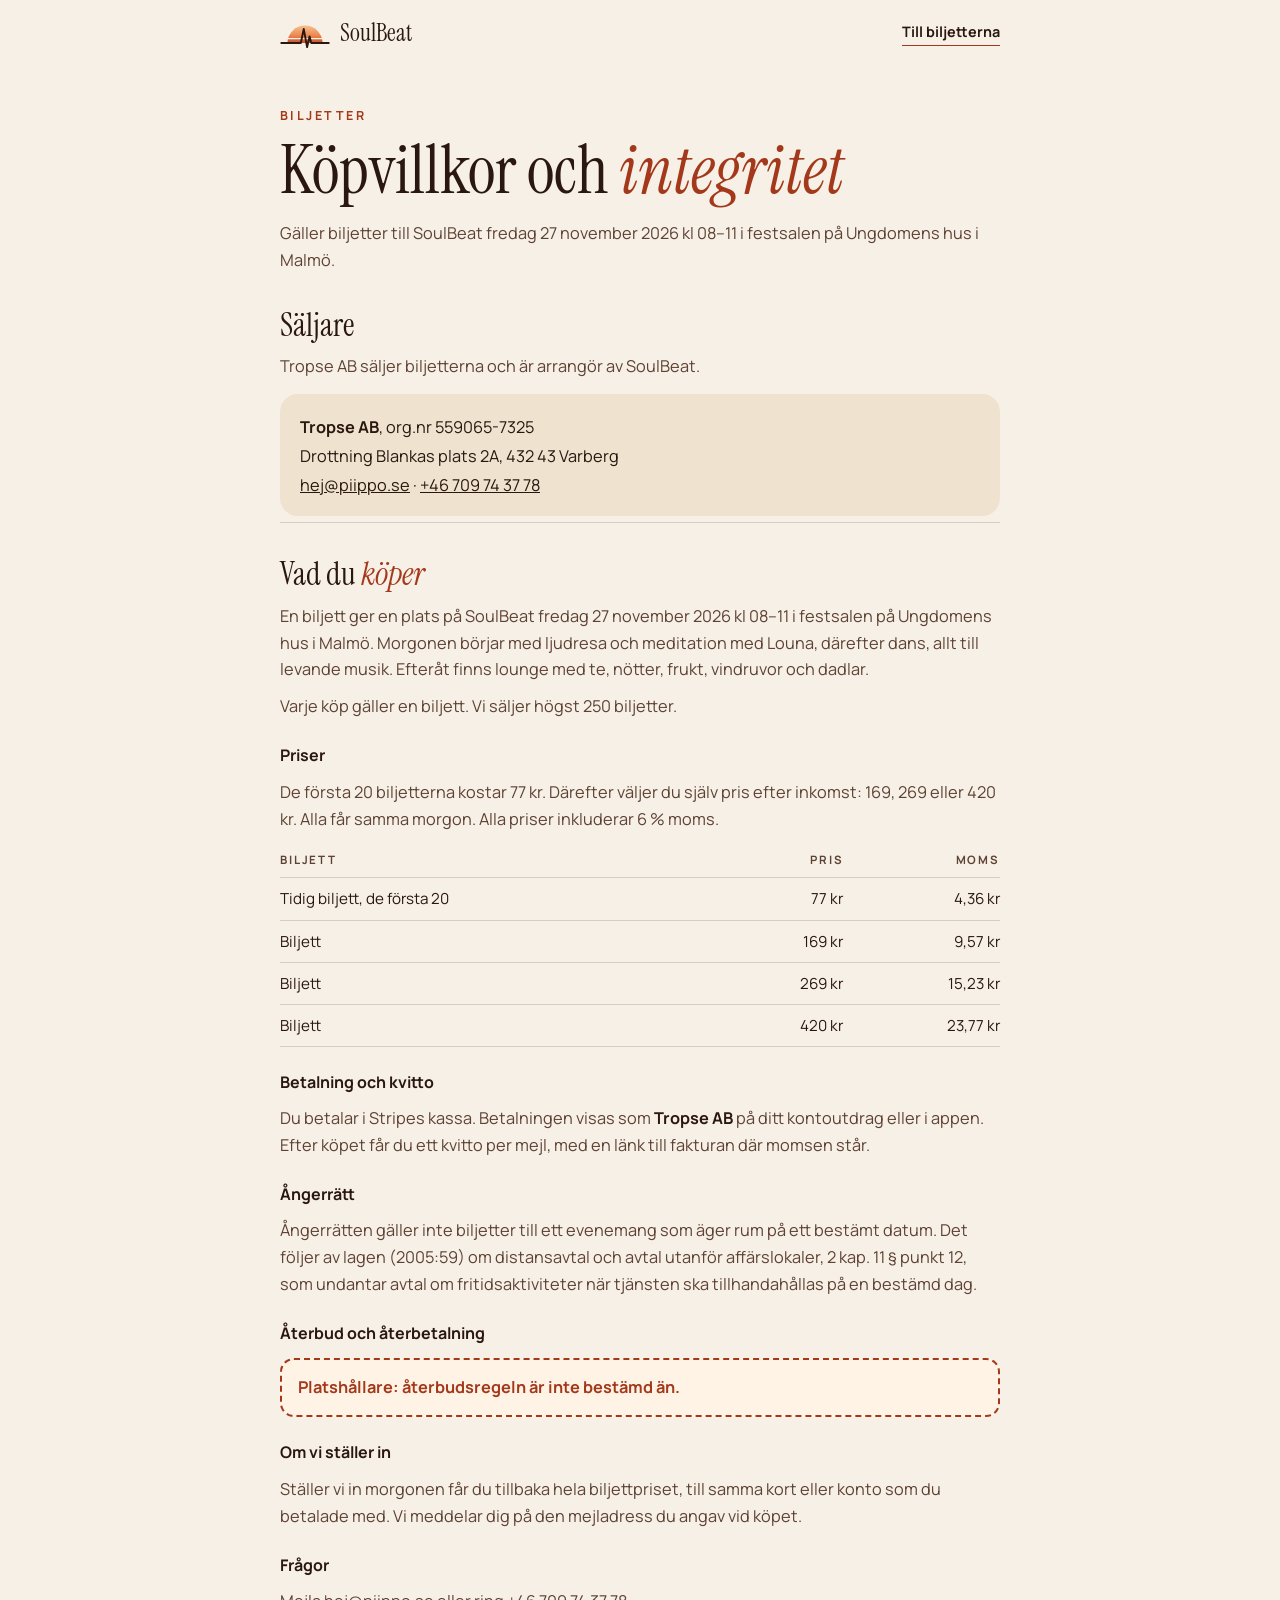
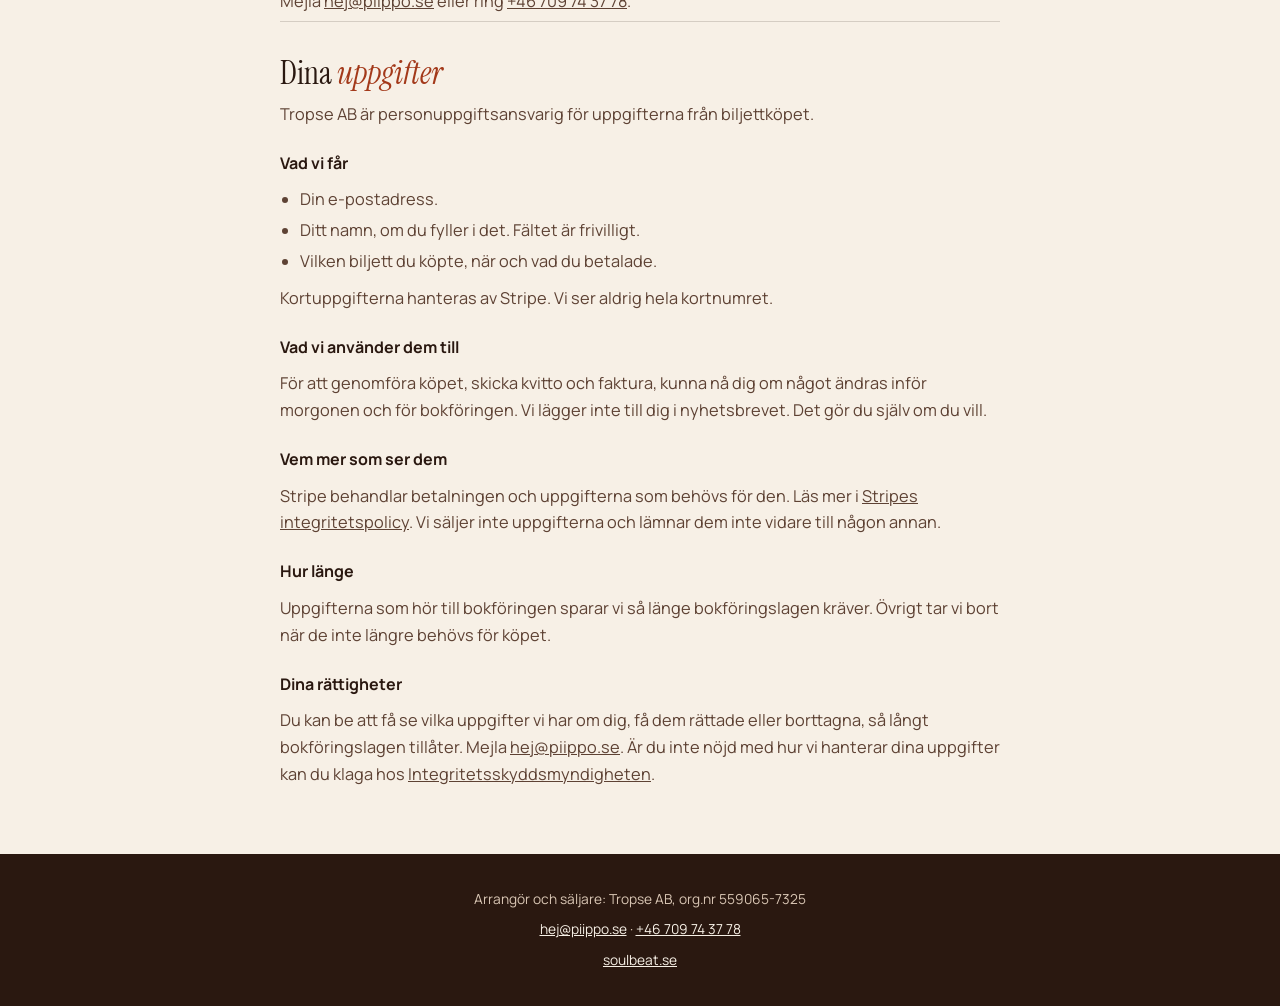
==== kopvillkor.html @ aa6f9610 "Biljetter: knappar till Stripe, köpvillkor och säljare - Kalendern och FAQ: tidig biljett 77 kr. Ett" ====
<!DOCTYPE html>
<html lang="sv">
<head>
<meta charset="UTF-8" />
<meta name="viewport" content="width=device-width, initial-scale=1.0" />
<title>Köpvillkor och integritet – SoulBeat</title>
<meta name="description" content="Köpvillkor och integritetstext för biljetter till SoulBeat. Säljare: Tropse AB." />
<meta name="theme-color" content="#f7f0e6" />
<link rel="canonical" href="https://soulbeat.se/kopvillkor" />
<link rel="icon" type="image/svg+xml" href="favicon.svg" />

<link rel="preconnect" href="https://fonts.googleapis.com" />
<link rel="preconnect" href="https://fonts.gstatic.com" crossorigin />
<link href="https://fonts.googleapis.com/css2?family=Instrument+Serif:ital@0;1&family=Manrope:wght@400;500;700&display=swap" rel="stylesheet" />

<style>
  /* Gryning, samma tokens som index.html */
  :root {
    --bg: #f7f0e6;
    --bg-2: #efe2cf;
    --ink: #2a1810;
    --muted: #5e4234;
    --rust: #a3391a;
    --sun-1: #f6c08f;
    --sun-2: #ec8a52;
    --sun-3: #c8502c;
    --cream-on-ink: #f7f0e6;
    --muted-on-ink: #d9c6b4;
    --line: rgba(42,24,16,.16);
  }
  * { box-sizing: border-box; margin: 0; padding: 0; }
  html { -webkit-text-size-adjust: 100%; scroll-behavior: smooth; }
  @media (prefers-reduced-motion: reduce) { html { scroll-behavior: auto; } }
  body { background: var(--bg); color: var(--ink); font-family: "Manrope", system-ui, sans-serif;
    font-size: 1.02rem; line-height: 1.65; -webkit-font-smoothing: antialiased; overflow-x: hidden; }
  a { color: inherit; }
  .wrap { max-width: 760px; margin: 0 auto; padding: 0 20px; }
  .nw { white-space: nowrap; }

  .nav { display: flex; align-items: center; justify-content: space-between; gap: 16px; padding: 18px 0; }
  .logo { display: flex; align-items: center; gap: 10px; text-decoration: none; font-family: "Instrument Serif", serif; font-size: 1.5rem; line-height: 1; }
  .logo svg { width: 50px; height: auto; }
  .back { font-size: .9rem; font-weight: 700; text-decoration: none; border-bottom: 1.5px solid var(--rust); padding-bottom: 2px; }

  .kicker { font-size: .78rem; letter-spacing: .2em; text-transform: uppercase; font-weight: 700; color: var(--rust); margin-top: 40px; }
  h1 { font-family: "Instrument Serif", Georgia, serif; font-weight: 400; font-size: clamp(2.6rem, 11vw, 4.2rem); line-height: 1; margin-top: 10px; }
  h1 i { color: var(--rust); }
  .lead { color: var(--muted); margin-top: 16px; }

  section { padding: 34px 0 6px; border-bottom: 1px solid var(--line); }
  section:last-of-type { border-bottom: 0; }
  h2 { font-family: "Instrument Serif", serif; font-weight: 400; font-size: 2rem; line-height: 1.1; }
  h2 i { color: var(--rust); }
  h3 { font-size: 1rem; font-weight: 700; margin-top: 22px; }
  p, ul, table { margin-top: 10px; }
  ul { padding-left: 1.2em; }
  li { margin-top: 4px; }
  p, li { color: var(--muted); }
  strong { color: var(--ink); }

  table { width: 100%; border-collapse: collapse; font-size: .95rem; }
  th, td { text-align: left; padding: 8px 10px 8px 0; border-bottom: 1px solid var(--line); }
  th { font-size: .72rem; font-weight: 700; letter-spacing: .16em; text-transform: uppercase; color: var(--muted); }
  td { color: var(--ink); }
  td.num, th.num { text-align: right; padding-right: 0; padding-left: 12px; white-space: nowrap; }

  .seller { margin-top: 14px; padding: 18px 20px; border-radius: 18px; background: var(--bg-2); }
  .seller p { margin-top: 2px; color: var(--ink); }

  /* Platshållare: syns tydligt tills texten är bestämd */
  .ph { margin-top: 12px; padding: 14px 16px; border: 2px dashed var(--rust); border-radius: 14px; background: #fff3e6; color: var(--rust); font-weight: 700; }

  footer { background: var(--ink); color: var(--cream-on-ink); margin-top: 60px; padding: 34px 0; font-size: .86rem; }
  footer .wrap { display: grid; gap: 8px; text-align: center; color: var(--muted-on-ink); }
  footer a { color: var(--cream-on-ink); }
</style>
</head>
<body>

<div class="wrap">
  <nav class="nav" aria-label="Huvudmeny">
    <a class="logo" href="./" aria-label="SoulBeat, till startsidan">
      <svg viewBox="0 0 120 72" aria-hidden="true"><defs><linearGradient id="lg-nav" x1="0" y1="0" x2="0" y2="1"><stop offset="0" stop-color="#f6c08f"/><stop offset=".55" stop-color="#ec8a52"/><stop offset="1" stop-color="#c8502c"/></linearGradient></defs><path d="M18 60 a42 42 0 0 1 84 0 Z" fill="url(#lg-nav)"/><rect x="18" y="48" width="84" height="3" fill="#f7f0e6"/><path d="M3 60 H44 L50 60 L57 26 L65 70 L71 44 L75 60 H117" fill="none" stroke="#2a1810" stroke-width="4.5" stroke-linecap="round" stroke-linejoin="round"/></svg>
      SoulBeat
    </a>
    <a class="back" href="./#kalender">Till biljetterna</a>
  </nav>

  <main>
    <p class="kicker">Biljetter</p>
    <h1>Köpvillkor och <i>integritet</i></h1>
    <p class="lead">Gäller biljetter till SoulBeat fredag 27 november 2026 kl <span class="nw">08–11</span> i festsalen på Ungdomens hus i Malmö.</p>

    <section id="saljare">
      <h2>Säljare</h2>
      <p>Tropse AB säljer biljetterna och är arrangör av SoulBeat.</p>
      <div class="seller">
        <p><strong>Tropse AB</strong>, org.nr 559065-7325</p>
        <p>Drottning Blankas plats 2A, 432 43 Varberg</p>
        <p><a href="mailto:hej@piippo.se">hej@piippo.se</a> · <a href="tel:+46709743778">+46 709 74 37 78</a></p>
      </div>
    </section>

    <section id="kopvillkor">
      <h2>Vad du <i>köper</i></h2>
      <p>En biljett ger en plats på SoulBeat fredag 27 november 2026 kl <span class="nw">08–11</span> i festsalen på Ungdomens hus i Malmö. Morgonen börjar med ljudresa och meditation med Louna, därefter dans, allt till levande musik. Efteråt finns lounge med te, nötter, frukt, vindruvor och dadlar.</p>
      <p>Varje köp gäller en biljett. Vi säljer högst 250 biljetter.</p>

      <h3>Priser</h3>
      <p>De första 20 biljetterna kostar 77 kr. Därefter väljer du själv pris efter inkomst: 169, 269 eller 420 kr. Alla får samma morgon. Alla priser inkluderar 6&nbsp;% moms.</p>
      <table>
        <thead><tr><th>Biljett</th><th class="num">Pris</th><th class="num">Moms</th></tr></thead>
        <tbody>
          <tr><td>Tidig biljett, de första 20</td><td class="num">77 kr</td><td class="num">4,36 kr</td></tr>
          <tr><td>Biljett</td><td class="num">169 kr</td><td class="num">9,57 kr</td></tr>
          <tr><td>Biljett</td><td class="num">269 kr</td><td class="num">15,23 kr</td></tr>
          <tr><td>Biljett</td><td class="num">420 kr</td><td class="num">23,77 kr</td></tr>
        </tbody>
      </table>

      <h3>Betalning och kvitto</h3>
      <p>Du betalar i Stripes kassa. Betalningen visas som <strong>Tropse AB</strong> på ditt kontoutdrag eller i appen. Efter köpet får du ett kvitto per mejl, med en länk till fakturan där momsen står.</p>

      <h3>Ångerrätt</h3>
      <p>Ångerrätten gäller inte biljetter till ett evenemang som äger rum på ett bestämt datum. Det följer av lagen (2005:59) om distansavtal och avtal utanför affärslokaler, 2 kap. 11 § punkt 12, som undantar avtal om fritidsaktiviteter när tjänsten ska tillhandahållas på en bestämd dag.</p>

      <h3>Återbud och återbetalning</h3>
      <!-- PLATSHÅLLARE: återbudsregeln är inte bestämd. Alexis bestämmer innan sidan publiceras. -->
      <p class="ph">Platshållare: återbudsregeln är inte bestämd än.</p>

      <h3>Om vi ställer in</h3>
      <p>Ställer vi in morgonen får du tillbaka hela biljettpriset, till samma kort eller konto som du betalade med. Vi meddelar dig på den mejladress du angav vid köpet.</p>

      <h3>Frågor</h3>
      <p>Mejla <a href="mailto:hej@piippo.se">hej@piippo.se</a> eller ring <a class="nw" href="tel:+46709743778">+46 709 74 37 78</a>.</p>
    </section>

    <section id="integritet">
      <h2>Dina <i>uppgifter</i></h2>
      <p>Tropse AB är personuppgiftsansvarig för uppgifterna från biljettköpet.</p>

      <h3>Vad vi får</h3>
      <ul>
        <li>Din e-postadress.</li>
        <li>Ditt namn, om du fyller i det. Fältet är frivilligt.</li>
        <li>Vilken biljett du köpte, när och vad du betalade.</li>
      </ul>
      <p>Kortuppgifterna hanteras av Stripe. Vi ser aldrig hela kortnumret.</p>

      <h3>Vad vi använder dem till</h3>
      <p>För att genomföra köpet, skicka kvitto och faktura, kunna nå dig om något ändras inför morgonen och för bokföringen. Vi lägger inte till dig i nyhetsbrevet. Det gör du själv om du vill.</p>

      <h3>Vem mer som ser dem</h3>
      <p>Stripe behandlar betalningen och uppgifterna som behövs för den. Läs mer i <a href="https://stripe.com/se/privacy" target="_blank" rel="noopener">Stripes integritetspolicy</a>. Vi säljer inte uppgifterna och lämnar dem inte vidare till någon annan.</p>

      <h3>Hur länge</h3>
      <p>Uppgifterna som hör till bokföringen sparar vi så länge bokföringslagen kräver. Övrigt tar vi bort när de inte längre behövs för köpet.</p>

      <h3>Dina rättigheter</h3>
      <p>Du kan be att få se vilka uppgifter vi har om dig, få dem rättade eller borttagna, så långt bokföringslagen tillåter. Mejla <a href="mailto:hej@piippo.se">hej@piippo.se</a>. Är du inte nöjd med hur vi hanterar dina uppgifter kan du klaga hos <a href="https://www.imy.se/" target="_blank" rel="noopener">Integritetsskyddsmyndigheten</a>.</p>
    </section>
  </main>
</div>

<footer>
  <div class="wrap">
    <span>Arrangör och säljare: Tropse AB, org.nr 559065-7325</span>
    <span><a href="mailto:hej@piippo.se">hej@piippo.se</a> · <a href="tel:+46709743778">+46 709 74 37 78</a></span>
    <span><a href="./">soulbeat.se</a></span>
  </div>
</footer>

</body>
</html>
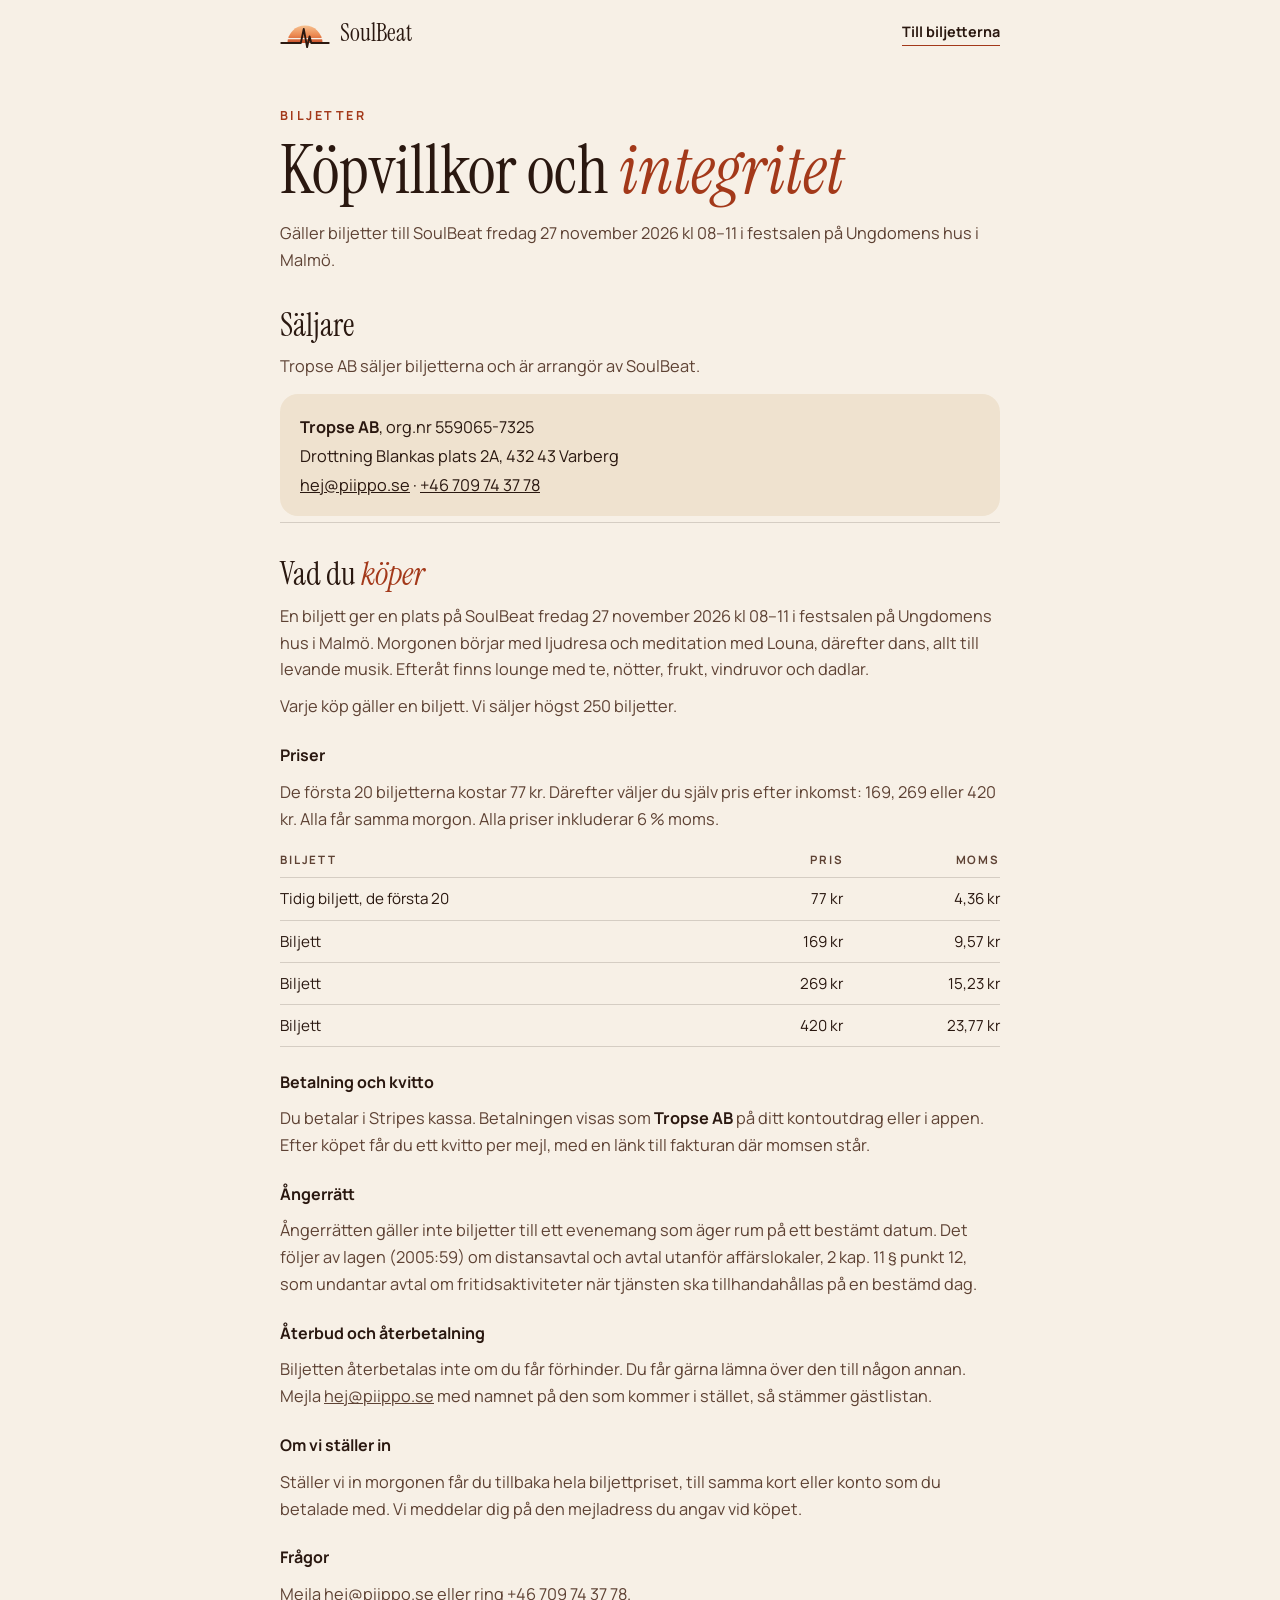
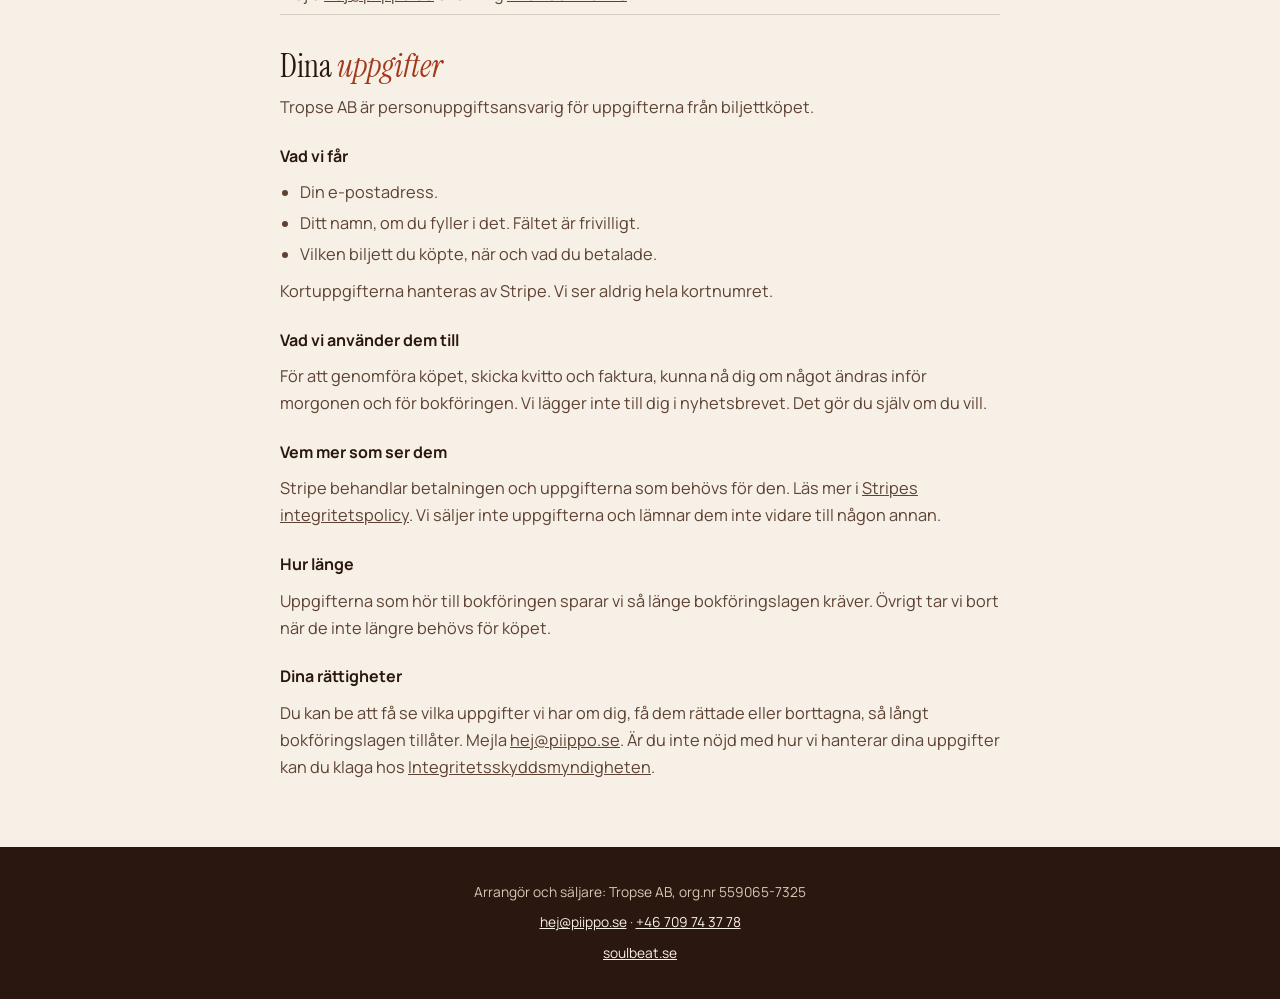
==== commit 0312ad89: "Köpvillkor: återbud = ingen återbetalning, biljetten får lämnas över Alexis beslut 2026-11-06. Plats" ====
--- a/kopvillkor.html
+++ b/kopvillkor.html
@@ -67,8 +67,6 @@
   .seller { margin-top: 14px; padding: 18px 20px; border-radius: 18px; background: var(--bg-2); }
   .seller p { margin-top: 2px; color: var(--ink); }
 
-  /* Platshållare: syns tydligt tills texten är bestämd */
-  .ph { margin-top: 12px; padding: 14px 16px; border: 2px dashed var(--rust); border-radius: 14px; background: #fff3e6; color: var(--rust); font-weight: 700; }
 
   footer { background: var(--ink); color: var(--cream-on-ink); margin-top: 60px; padding: 34px 0; font-size: .86rem; }
   footer .wrap { display: grid; gap: 8px; text-align: center; color: var(--muted-on-ink); }
@@ -125,8 +123,7 @@
       <p>Ångerrätten gäller inte biljetter till ett evenemang som äger rum på ett bestämt datum. Det följer av lagen (2005:59) om distansavtal och avtal utanför affärslokaler, 2 kap. 11 § punkt 12, som undantar avtal om fritidsaktiviteter när tjänsten ska tillhandahållas på en bestämd dag.</p>
 
       <h3>Återbud och återbetalning</h3>
-      <!-- PLATSHÅLLARE: återbudsregeln är inte bestämd. Alexis bestämmer innan sidan publiceras. -->
-      <p class="ph">Platshållare: återbudsregeln är inte bestämd än.</p>
+      <p>Biljetten återbetalas inte om du får förhinder. Du får gärna lämna över den till någon annan. Mejla <a href="mailto:hej@piippo.se">hej@piippo.se</a> med namnet på den som kommer i stället, så stämmer gästlistan.</p>
 
       <h3>Om vi ställer in</h3>
       <p>Ställer vi in morgonen får du tillbaka hela biljettpriset, till samma kort eller konto som du betalade med. Vi meddelar dig på den mejladress du angav vid köpet.</p>
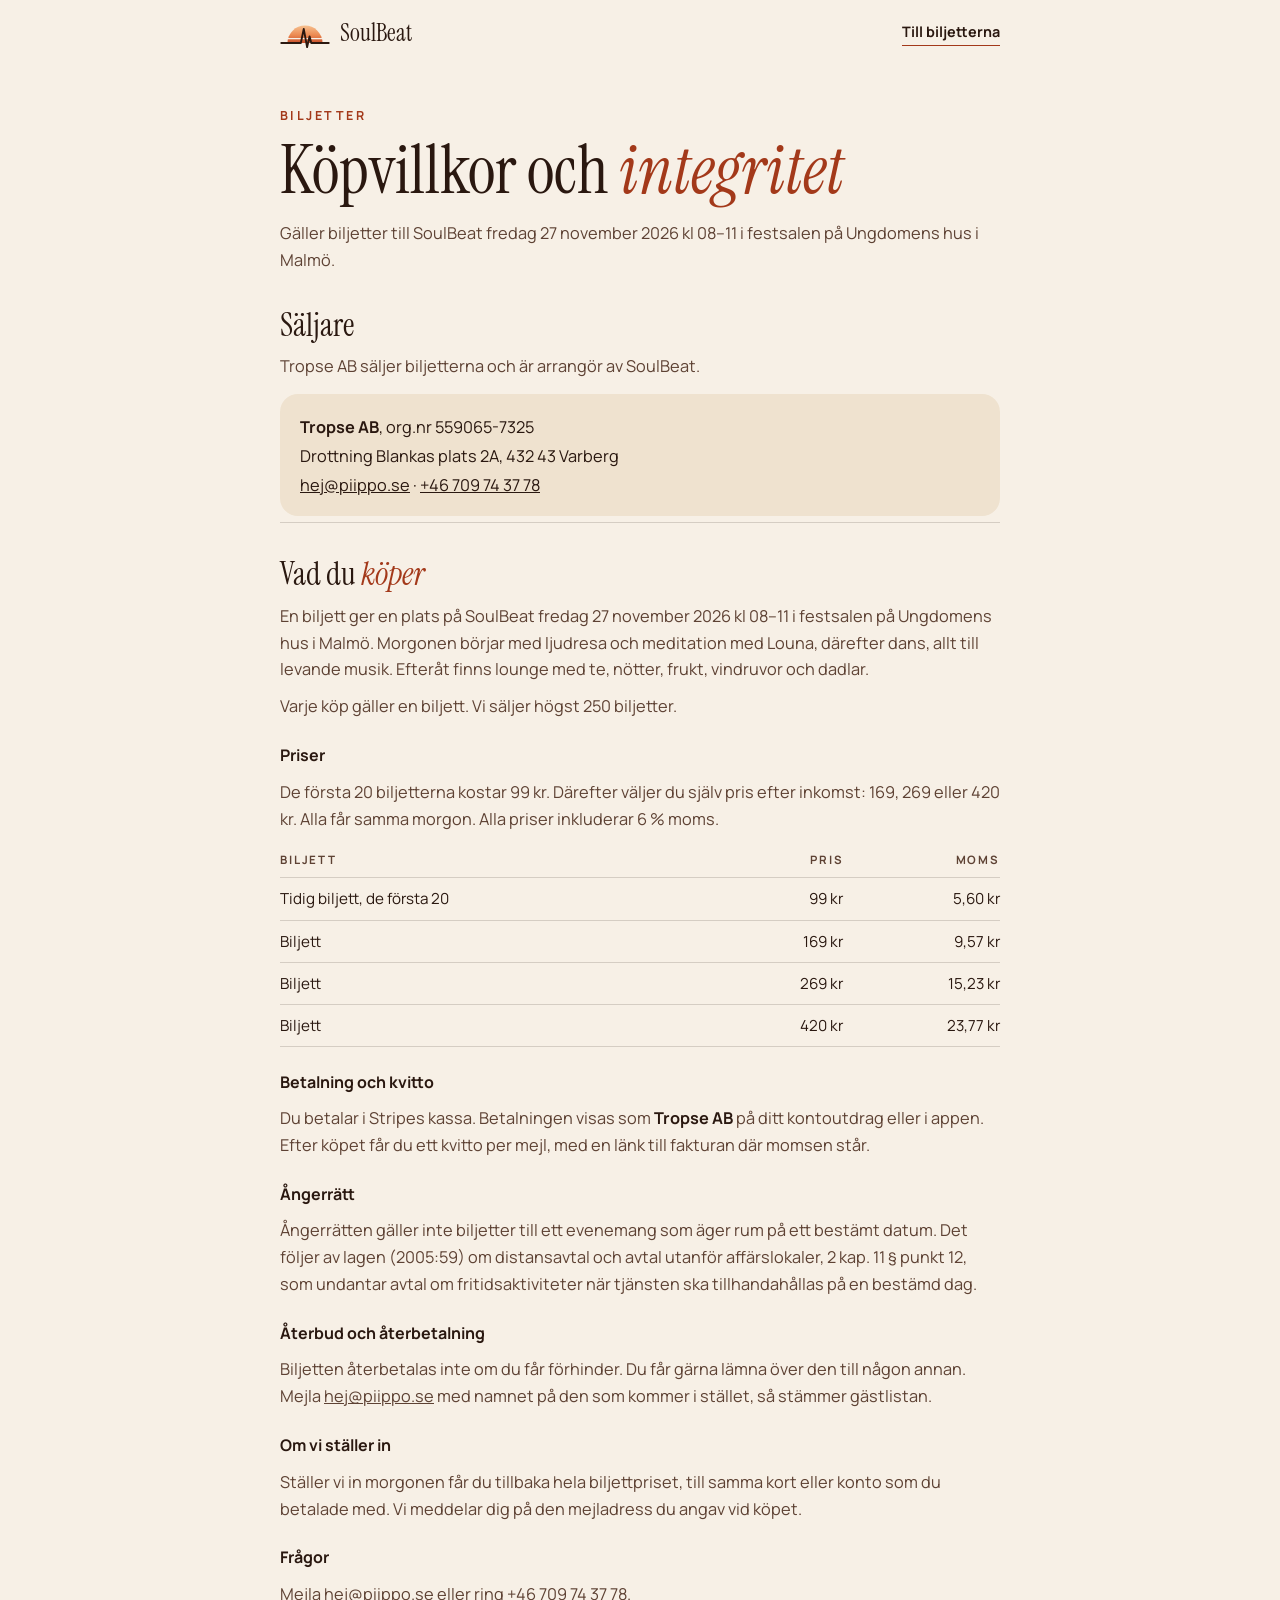
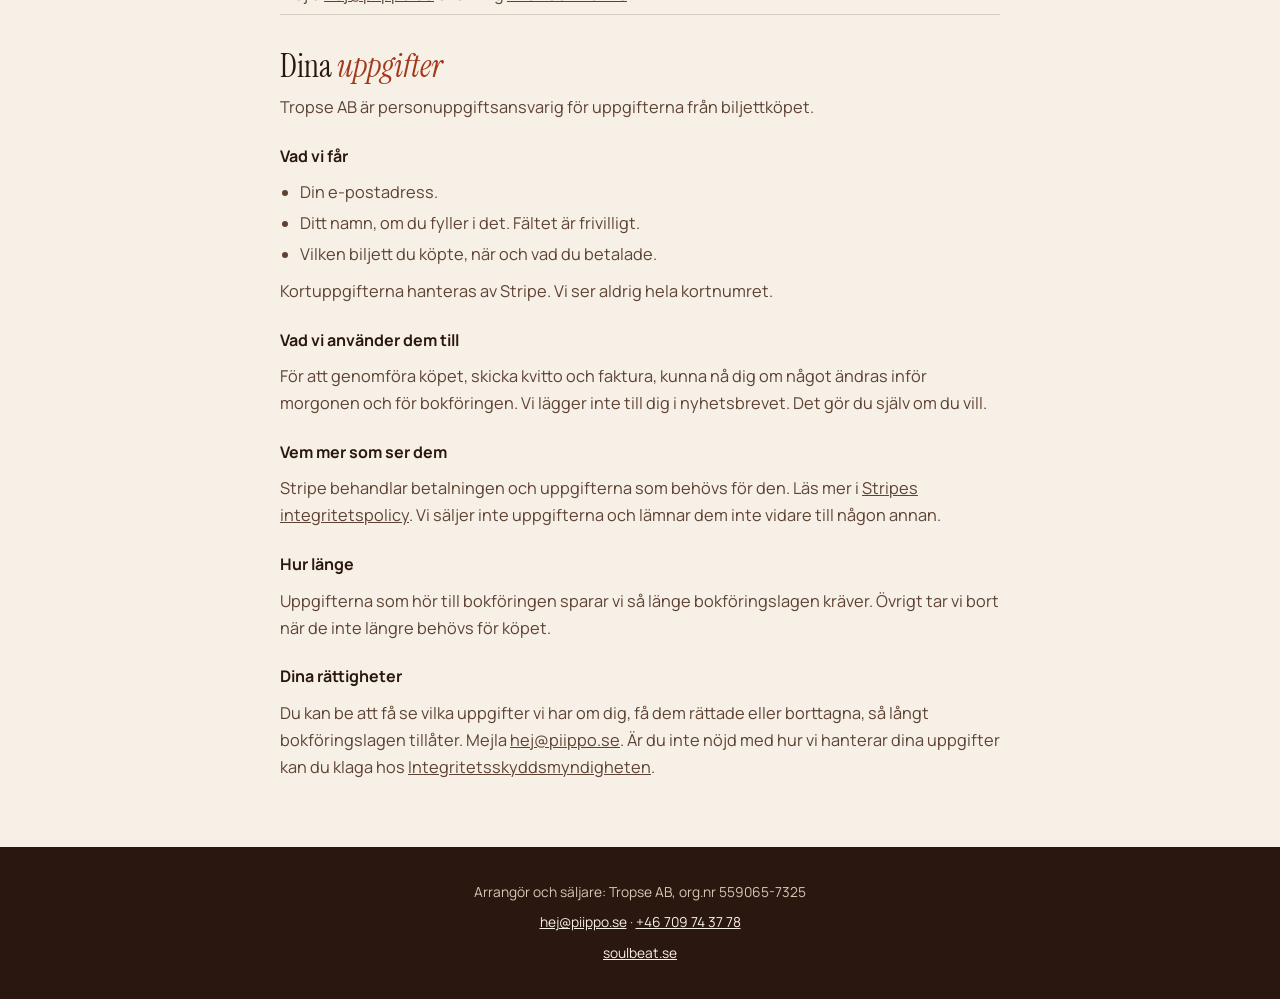
==== commit 3b11e965: "Biljetter: tidig biljett 99 kr i stället för 77 kr, och ankaret #biljetter - Ny Stripe-länk för 99 k" ====
--- a/kopvillkor.html
+++ b/kopvillkor.html
@@ -105,11 +105,11 @@
       <p>Varje köp gäller en biljett. Vi säljer högst 250 biljetter.</p>
 
       <h3>Priser</h3>
-      <p>De första 20 biljetterna kostar 77 kr. Därefter väljer du själv pris efter inkomst: 169, 269 eller 420 kr. Alla får samma morgon. Alla priser inkluderar 6&nbsp;% moms.</p>
+      <p>De första 20 biljetterna kostar 99 kr. Därefter väljer du själv pris efter inkomst: 169, 269 eller 420 kr. Alla får samma morgon. Alla priser inkluderar 6&nbsp;% moms.</p>
       <table>
         <thead><tr><th>Biljett</th><th class="num">Pris</th><th class="num">Moms</th></tr></thead>
         <tbody>
-          <tr><td>Tidig biljett, de första 20</td><td class="num">77 kr</td><td class="num">4,36 kr</td></tr>
+          <tr><td>Tidig biljett, de första 20</td><td class="num">99 kr</td><td class="num">5,60 kr</td></tr>
           <tr><td>Biljett</td><td class="num">169 kr</td><td class="num">9,57 kr</td></tr>
           <tr><td>Biljett</td><td class="num">269 kr</td><td class="num">15,23 kr</td></tr>
           <tr><td>Biljett</td><td class="num">420 kr</td><td class="num">23,77 kr</td></tr>
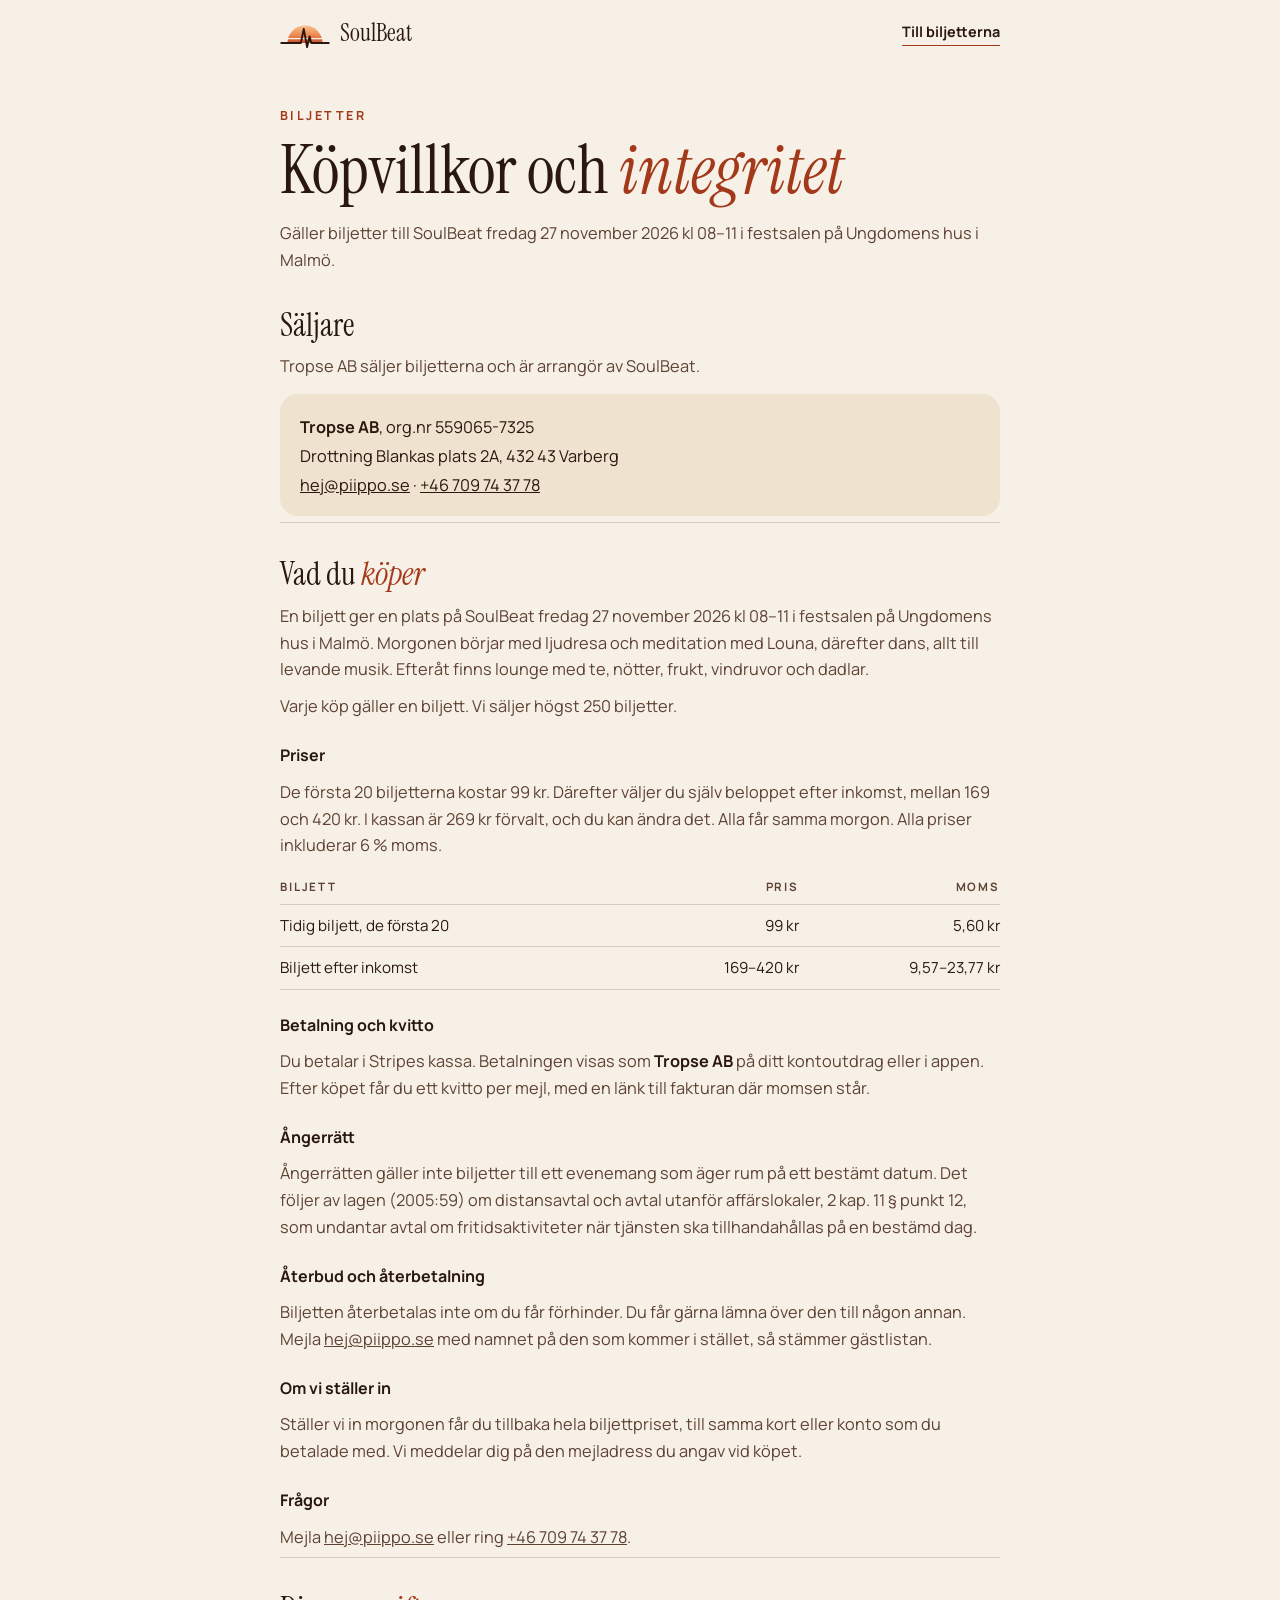
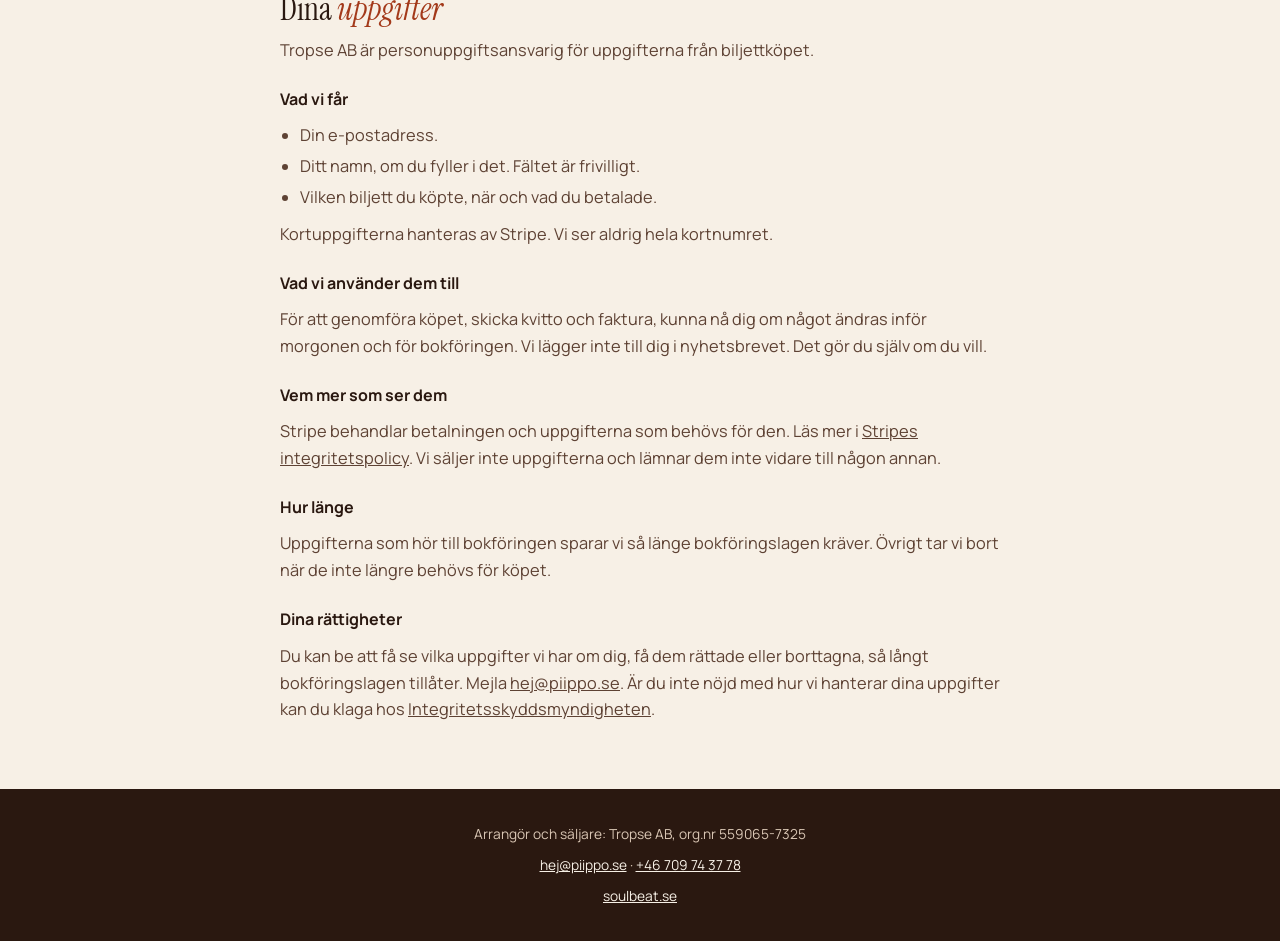
==== commit bb89e385: "Biljetter: en knapp för pris efter inkomst, beloppet väljs i kassan - Knapparna för 169, 269 och 420" ====
--- a/kopvillkor.html
+++ b/kopvillkor.html
@@ -105,14 +105,12 @@
       <p>Varje köp gäller en biljett. Vi säljer högst 250 biljetter.</p>
 
       <h3>Priser</h3>
-      <p>De första 20 biljetterna kostar 99 kr. Därefter väljer du själv pris efter inkomst: 169, 269 eller 420 kr. Alla får samma morgon. Alla priser inkluderar 6&nbsp;% moms.</p>
+      <p>De första 20 biljetterna kostar 99 kr. Därefter väljer du själv beloppet efter inkomst, mellan 169 och 420 kr. I kassan är 269 kr förvalt, och du kan ändra det. Alla får samma morgon. Alla priser inkluderar 6&nbsp;% moms.</p>
       <table>
         <thead><tr><th>Biljett</th><th class="num">Pris</th><th class="num">Moms</th></tr></thead>
         <tbody>
           <tr><td>Tidig biljett, de första 20</td><td class="num">99 kr</td><td class="num">5,60 kr</td></tr>
-          <tr><td>Biljett</td><td class="num">169 kr</td><td class="num">9,57 kr</td></tr>
-          <tr><td>Biljett</td><td class="num">269 kr</td><td class="num">15,23 kr</td></tr>
-          <tr><td>Biljett</td><td class="num">420 kr</td><td class="num">23,77 kr</td></tr>
+          <tr><td>Biljett efter inkomst</td><td class="num">169–420 kr</td><td class="num">9,57–23,77 kr</td></tr>
         </tbody>
       </table>
 
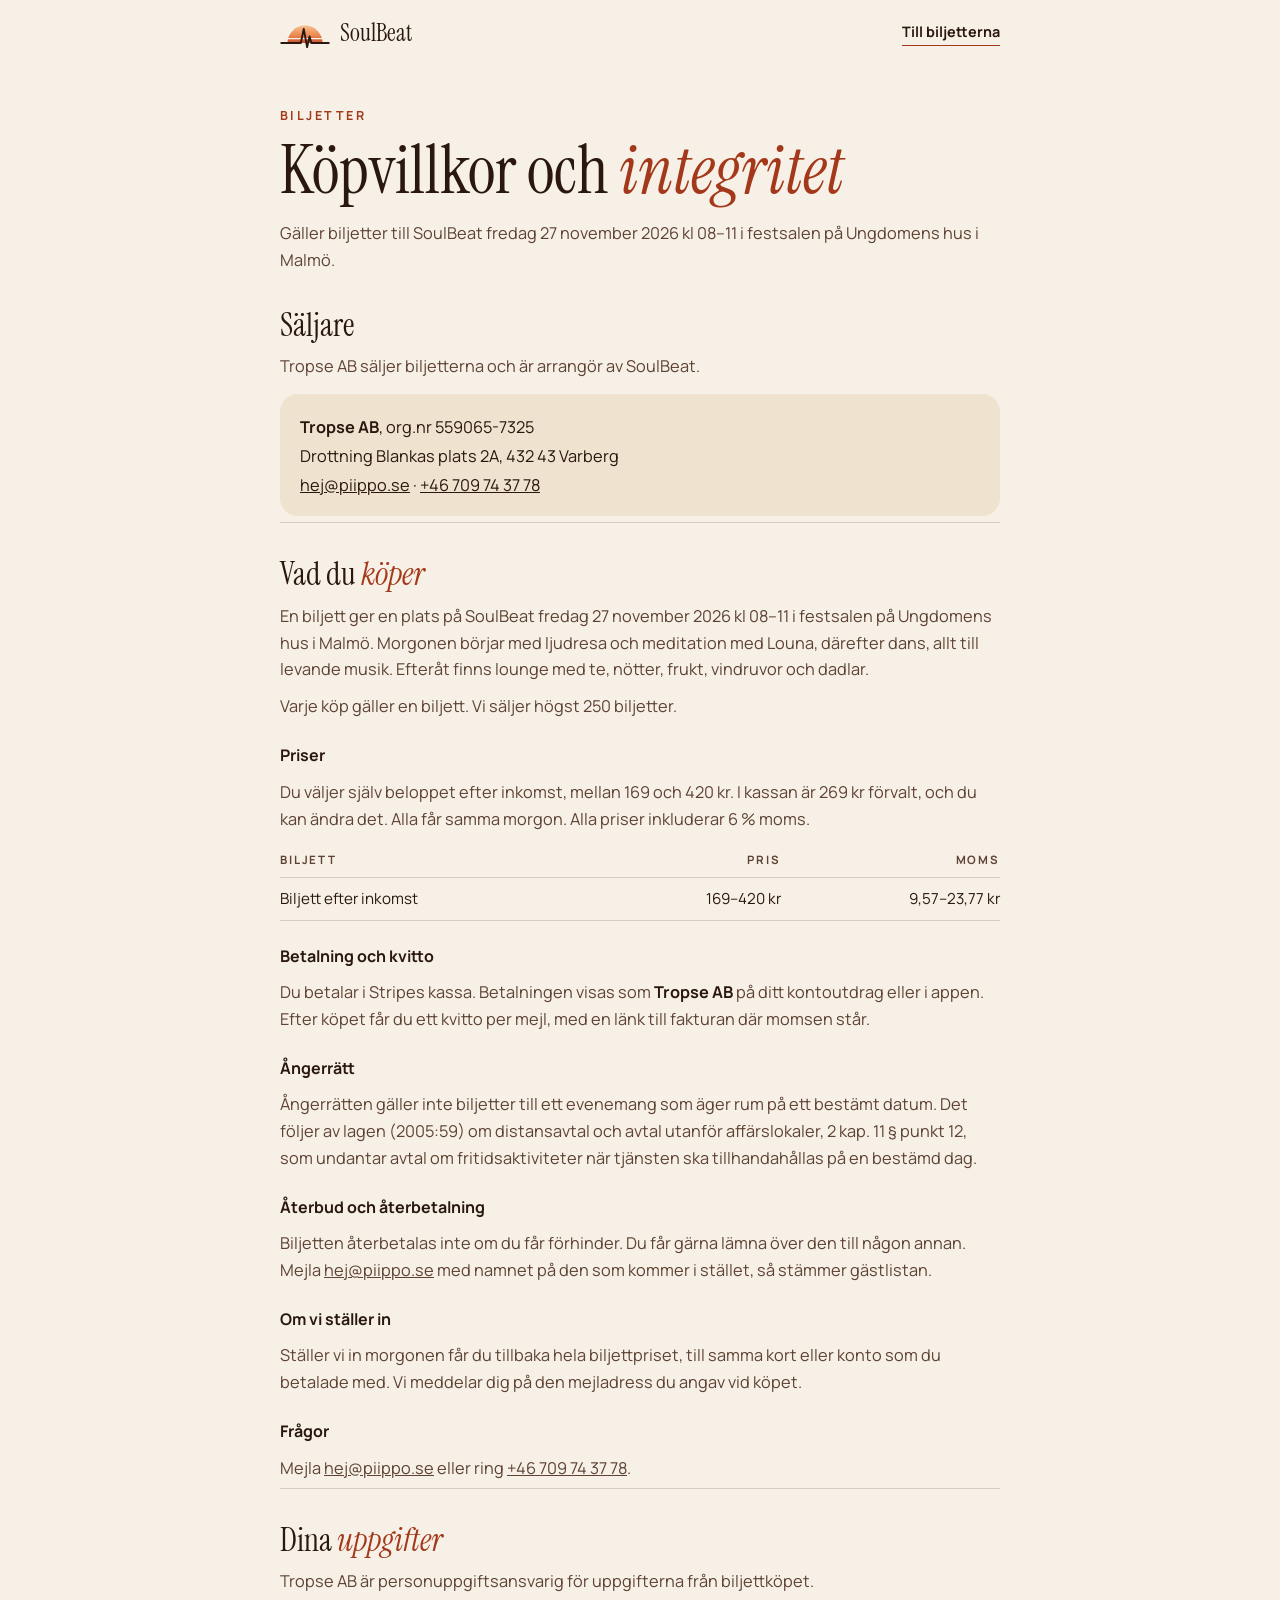
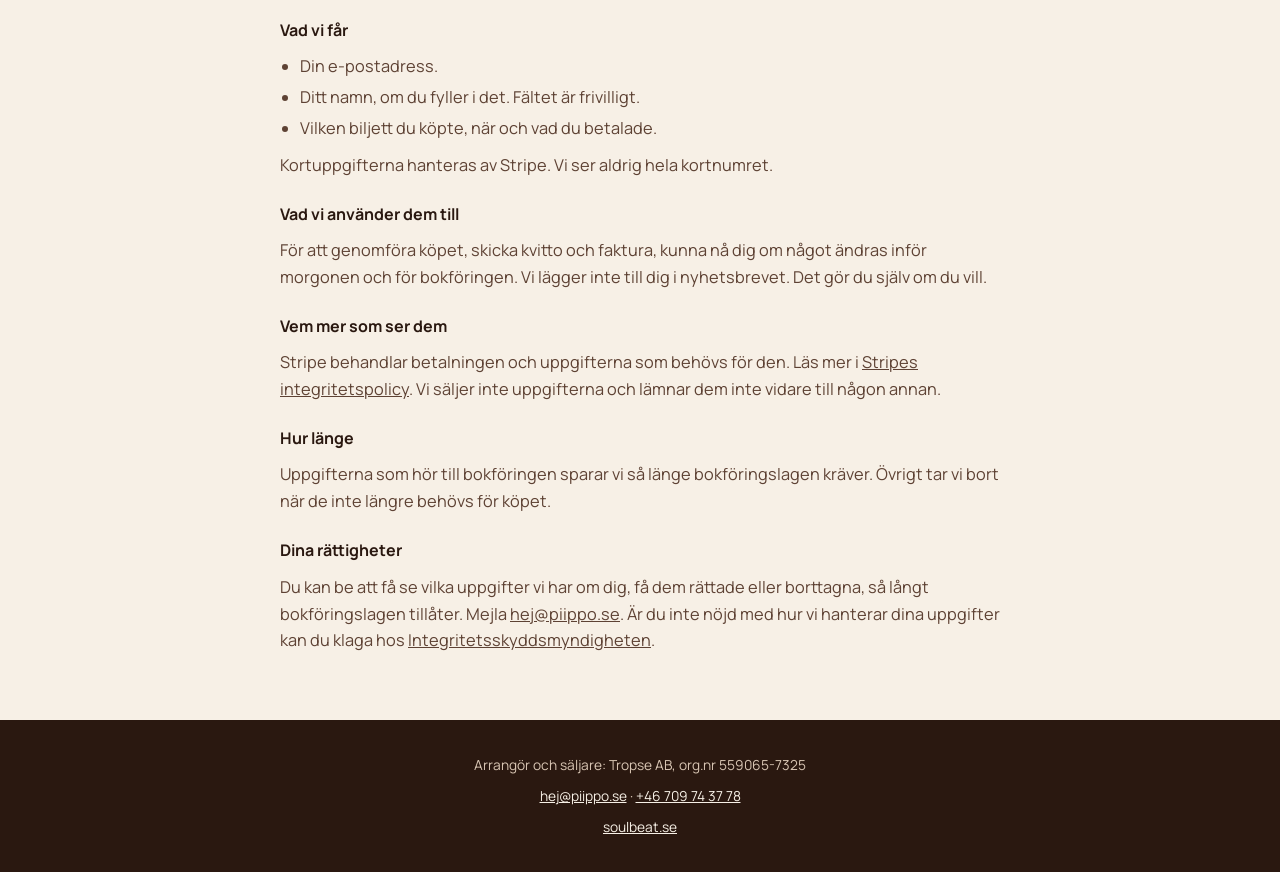
==== commit 43674372: "Biljetter: ordinarie läge, de 20 tidiga är slut, handpan bort - body data-biljetter="ordinarie": 99-" ====
--- a/kopvillkor.html
+++ b/kopvillkor.html
@@ -105,11 +105,10 @@
       <p>Varje köp gäller en biljett. Vi säljer högst 250 biljetter.</p>
 
       <h3>Priser</h3>
-      <p>De första 20 biljetterna kostar 99 kr. Därefter väljer du själv beloppet efter inkomst, mellan 169 och 420 kr. I kassan är 269 kr förvalt, och du kan ändra det. Alla får samma morgon. Alla priser inkluderar 6&nbsp;% moms.</p>
+      <p>Du väljer själv beloppet efter inkomst, mellan 169 och 420 kr. I kassan är 269 kr förvalt, och du kan ändra det. Alla får samma morgon. Alla priser inkluderar 6&nbsp;% moms.</p>
       <table>
         <thead><tr><th>Biljett</th><th class="num">Pris</th><th class="num">Moms</th></tr></thead>
         <tbody>
-          <tr><td>Tidig biljett, de första 20</td><td class="num">99 kr</td><td class="num">5,60 kr</td></tr>
           <tr><td>Biljett efter inkomst</td><td class="num">169–420 kr</td><td class="num">9,57–23,77 kr</td></tr>
         </tbody>
       </table>
